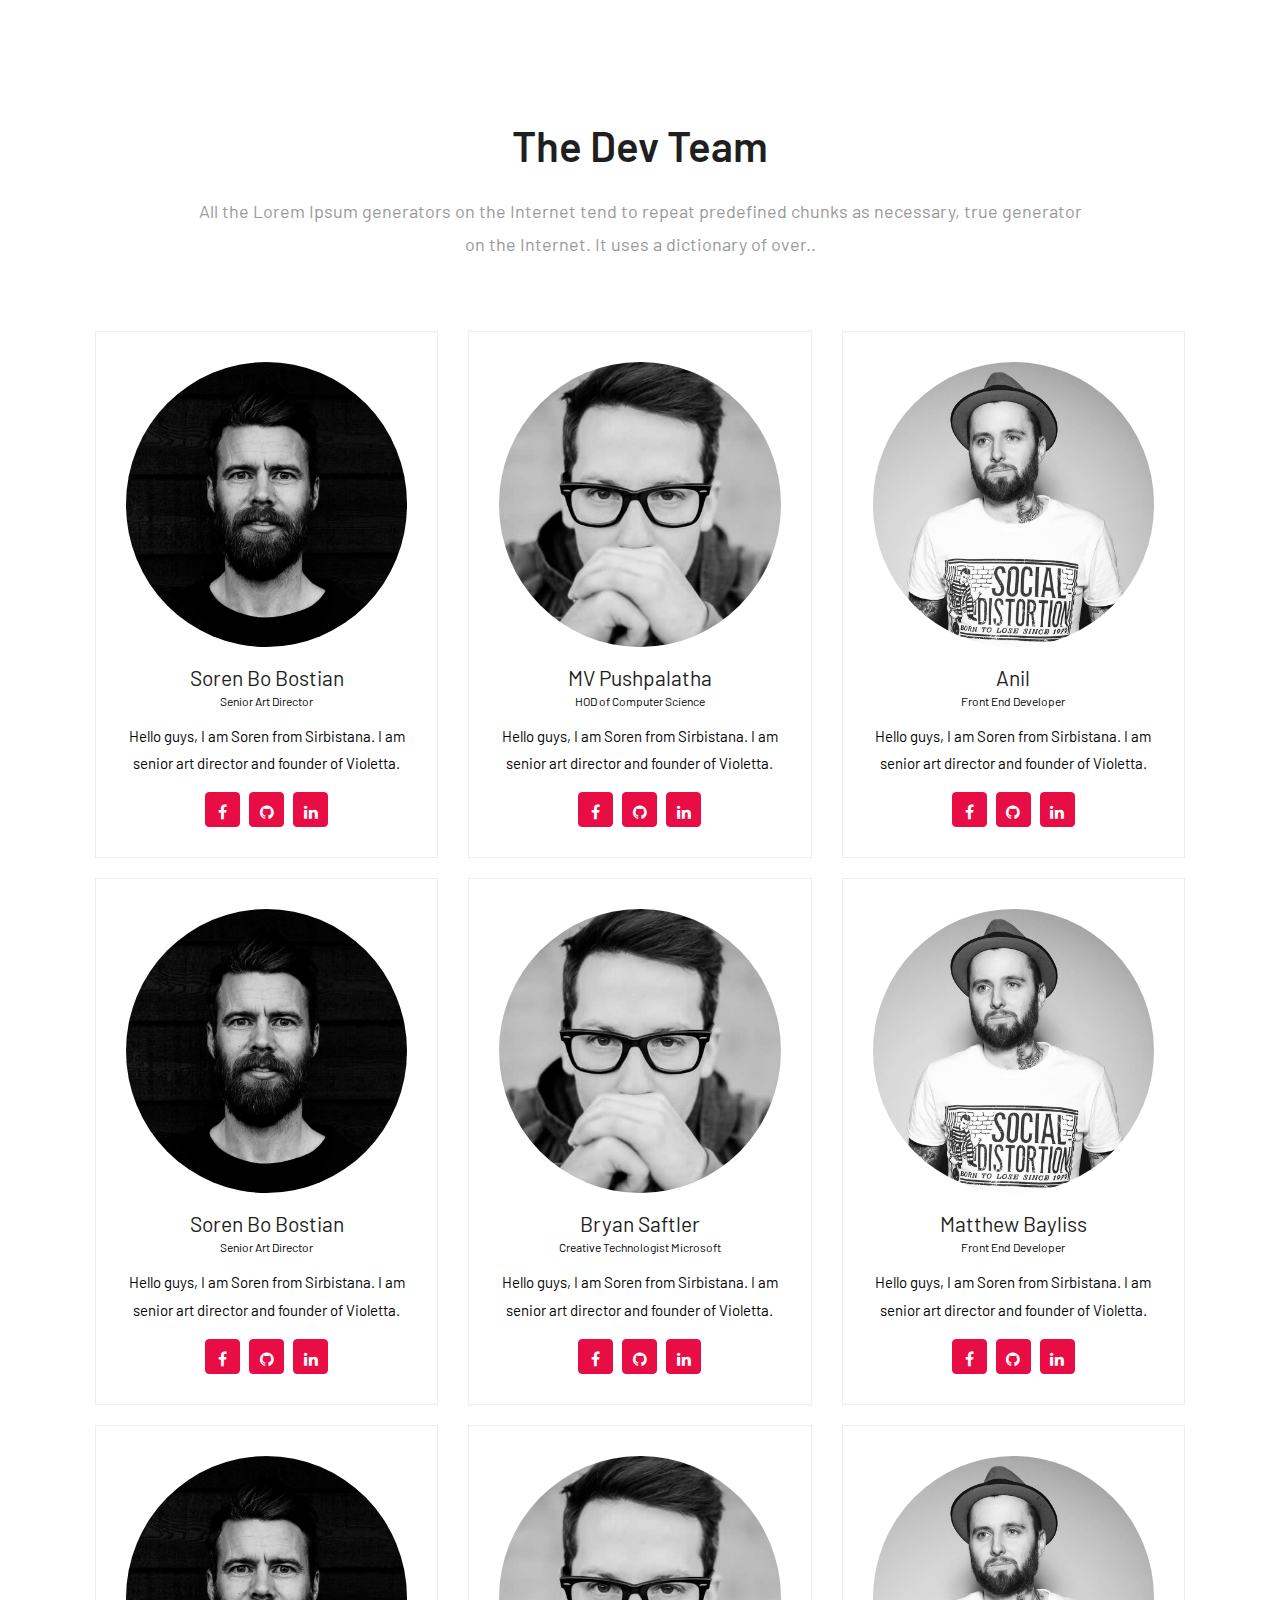
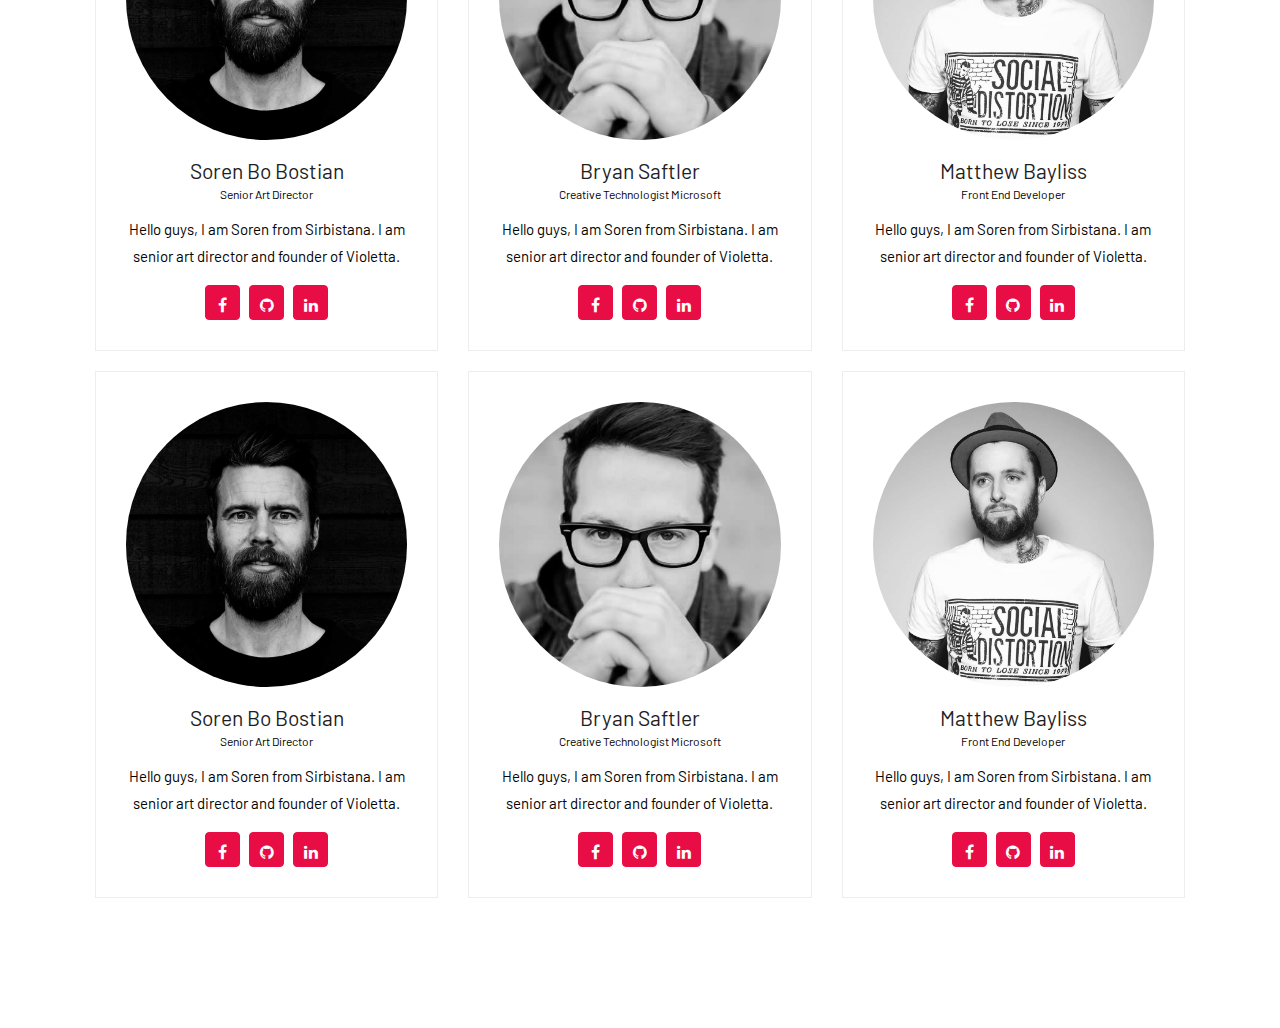
==== views/faculty/dup.html @ d482e4f5 "faculty page" ====
<!DOCTYPE html>
<html lang="en">

    <!-- Basic -->
    <meta charset="utf-8">
    <meta http-equiv="X-UA-Compatible" content="IE=edge">   
   
    <!-- Mobile Metas -->
    <meta name="viewport" content="width=device-width, minimum-scale=1.0, maximum-scale=1.0, user-scalable=no">
 
     <!-- Site Metas -->
    <title>Appfast - Responsive OnePage HTML5 Template</title>  
    <meta name="keywords" content="">
    <meta name="description" content="">
    <meta name="author" content="">

    <!-- Site Icons -->
    <link rel="shortcut icon" href="images/favicon.ico" type="image/x-icon" />
    <link rel="apple-touch-icon" href="images/apple-touch-icon.png">

    <!-- Bootstrap CSS -->
    <link rel="stylesheet" href="css/bootstrap.min.css">
    <!-- Site CSS -->
    <link rel="stylesheet" href="style.css">    
    <!-- ALL VERSION CSS -->
    <link rel="stylesheet" href="css/versions.css">
    <!-- Responsive CSS -->
    <link rel="stylesheet" href="css/responsive.css">
    <!-- Custom CSS -->
    <link rel="stylesheet" href="css/custom.css">

    <!--[if lt IE 9]>
      <script src="https://oss.maxcdn.com/libs/html5shiv/3.7.0/html5shiv.js"></script>
      <script src="https://oss.maxcdn.com/libs/respond.js/1.4.2/respond.min.js"></script>
    <![endif]-->

</head>
<body class="app_version" data-spy="scroll" data-target="#navbarApp" data-offset="98">

    <div id="team" class="section wb">
        <div class="container">
            <div class="section-title text-center">
                <h3>The Dev Team</h3>
                <p class="lead">All the Lorem Ipsum generators on the Internet tend to repeat predefined chunks as necessary, true generator<br> on the Internet. It uses a dictionary of over..</p>
            </div><!-- end title -->

            <div class="row dev-list text-center" style="padding: 10px">
                <div class="col-lg-4 col-md-4 col-sm-12 col-xs-12 wow fadeIn" data-wow-duration="1s" data-wow-delay="0.2s">
                    <div class="widget clearfix">
                        <img src="uploads/team_01.jpg" alt="" class="img-fluid rounded-circle">
                        <div class="widget-title">
                            <h3>Soren Bo Bostian</h3>
                            <small>Senior Art Director</small>
                        </div>
                        <!-- end title -->
                        <p>Hello guys, I am Soren from Sirbistana. I am senior art director and founder of Violetta.</p>

                        <div class="footer-social">
                            <a href="#" class="btn global-radius"><i class="fa fa-facebook"></i></a>
                            <a href="#" class="btn global-radius"><i class="fa fa-github"></i></a>

                            <a href="#" class="btn global-radius"><i class="fa fa-linkedin"></i></a>
                        </div>
                    </div><!--widget -->
                </div><!-- end col -->

                <div class="col-lg-4 col-md-4 col-sm-12 col-xs-12 wow fadeIn" data-wow-duration="1s" data-wow-delay="0.4s">
                    <div class="widget clearfix">
                        <img src="uploads/team_02.jpg" alt="" class="img-fluid rounded-circle">
                        <div class="widget-title">
                            <h3>MV Pushpalatha</h3>
                            <small>HOD of Computer Science</small>
                        </div>
                        <!-- end title -->
                        <p>Hello guys, I am Soren from Sirbistana. I am senior art director and founder of Violetta.</p>

                        <div class="footer-social">
                            <a href="#" class="btn global-radius"><i class="fa fa-facebook"></i></a>
                            <a href="#" class="btn global-radius"><i class="fa fa-github"></i></a>
                            
                            <a href="#" class="btn global-radius"><i class="fa fa-linkedin"></i></a>
                        </div>
                    </div><!--widget -->
                </div><!-- end col -->

                <div class="col-lg-4 col-md-4 col-sm-12 col-xs-12 wow fadeIn" data-wow-duration="1s" data-wow-delay="0.6s">
                    <div class="widget clearfix">
                        <img src="uploads/team_03.jpg" alt="" class="img-fluid rounded-circle">
                        <div class="widget-title">
                            <h3>Anil</h3>
                            <small>Front End Developer</small>
                        </div>
                        <!-- end title -->
                        <p>Hello guys, I am Soren from Sirbistana. I am senior art director and founder of Violetta.</p>

                        <div class="footer-social">
                            <a href="#" class="btn global-radius"><i class="fa fa-facebook"></i></a>
                            <a href="#" class="btn global-radius"><i class="fa fa-github"></i></a>
                            
                            <a href="#" class="btn global-radius"><i class="fa fa-linkedin"></i></a>
                        </div>
                    </div><!--widget -->
                </div><!-- end col -->
            </div><!-- end row -->
            <div class="row dev-list text-center" style="padding: 10px">
                <div class="col-lg-4 col-md-4 col-sm-12 col-xs-12 wow fadeIn" data-wow-duration="1s" data-wow-delay="0.2s">
                    <div class="widget clearfix">
                        <img src="uploads/team_01.jpg" alt="" class="img-fluid rounded-circle">
                        <div class="widget-title">
                            <h3>Soren Bo Bostian</h3>
                            <small>Senior Art Director</small>
                        </div>
                        <!-- end title -->
                        <p>Hello guys, I am Soren from Sirbistana. I am senior art director and founder of Violetta.</p>

                        <div class="footer-social">
                            <a href="#" class="btn global-radius"><i class="fa fa-facebook" style="padding: 2px"></i></a>
                            <a href="#" class="btn global-radius"><i class="fa fa-github" style="padding: 2px"></i></a>
                            
                            <a href="#" class="btn global-radius"><i class="fa fa-linkedin" style="padding: 2px"></i></a>
                        </div>
                    </div><!--widget -->
                </div><!-- end col -->

                <div class="col-lg-4 col-md-4 col-sm-12 col-xs-12 wow fadeIn" data-wow-duration="1s" data-wow-delay="0.4s">
                    <div class="widget clearfix">
                        <img src="uploads/team_02.jpg" alt="" class="img-fluid rounded-circle">
                        <div class="widget-title">
                            <h3>Bryan Saftler</h3>
                            <small>Creative Technologist Microsoft</small>
                        </div>
                        <!-- end title -->
                        <p>Hello guys, I am Soren from Sirbistana. I am senior art director and founder of Violetta.</p>

                        <div class="footer-social">
                            <a href="#" class="btn global-radius"><i class="fa fa-facebook"></i></a>
                            <a href="#" class="btn global-radius"><i class="fa fa-github"></i></a>
                            
                            <a href="#" class="btn global-radius"><i class="fa fa-linkedin"></i></a>
                        </div>
                    </div><!--widget -->
                </div><!-- end col -->

                <div class="col-lg-4 col-md-4 col-sm-12 col-xs-12 wow fadeIn" data-wow-duration="1s" data-wow-delay="0.6s">
                    <div class="widget clearfix">
                        <img src="uploads/team_03.jpg" alt="" class="img-fluid rounded-circle">
                        <div class="widget-title">
                            <h3>Matthew Bayliss</h3>
                            <small>Front End Developer</small>
                        </div>
                        <!-- end title -->
                        <p>Hello guys, I am Soren from Sirbistana. I am senior art director and founder of Violetta.</p>

                        <div class="footer-social">
                            <a href="#" class="btn global-radius"><i class="fa fa-facebook"></i></a>
                            <a href="#" class="btn global-radius"><i class="fa fa-github"></i></a>
                            
                            <a href="#" class="btn global-radius"><i class="fa fa-linkedin"></i></a>
                        </div>
                    </div><!--widget -->
                </div><!-- end col -->
            </div><!-- end row -->            
            <div class="row dev-list text-center" style="padding: 10px">
                <div class="col-lg-4 col-md-4 col-sm-12 col-xs-12 wow fadeIn" data-wow-duration="1s" data-wow-delay="0.2s">
                    <div class="widget clearfix">
                        <img src="uploads/team_01.jpg" alt="" class="img-fluid rounded-circle">
                        <div class="widget-title">
                            <h3>Soren Bo Bostian</h3>
                            <small>Senior Art Director</small>
                        </div>
                        <!-- end title -->
                        <p>Hello guys, I am Soren from Sirbistana. I am senior art director and founder of Violetta.</p>

                        <div class="footer-social">
                            <a href="#" class="btn global-radius"><i class="fa fa-facebook"></i></a>
                            <a href="#" class="btn global-radius"><i class="fa fa-github"></i></a>
                            
                            <a href="#" class="btn global-radius"><i class="fa fa-linkedin"></i></a>
                        </div>
                    </div><!--widget -->
                </div><!-- end col -->

                <div class="col-lg-4 col-md-4 col-sm-12 col-xs-12 wow fadeIn" data-wow-duration="1s" data-wow-delay="0.4s">
                    <div class="widget clearfix">
                        <img src="uploads/team_02.jpg" alt="" class="img-fluid rounded-circle">
                        <div class="widget-title">
                            <h3>Bryan Saftler</h3>
                            <small>Creative Technologist Microsoft</small>
                        </div>
                        <!-- end title -->
                        <p>Hello guys, I am Soren from Sirbistana. I am senior art director and founder of Violetta.</p>

                        <div class="footer-social">
                            <a href="#" class="btn global-radius"><i class="fa fa-facebook"></i></a>
                            <a href="#" class="btn global-radius"><i class="fa fa-github"></i></a>
                            
                            <a href="#" class="btn global-radius"><i class="fa fa-linkedin"></i></a>
                        </div>
                    </div><!--widget -->
                </div><!-- end col -->

                <div class="col-lg-4 col-md-4 col-sm-12 col-xs-12 wow fadeIn" data-wow-duration="1s" data-wow-delay="0.6s">
                    <div class="widget clearfix">
                        <img src="uploads/team_03.jpg" alt="" class="img-fluid rounded-circle">
                        <div class="widget-title">
                            <h3>Matthew Bayliss</h3>
                            <small>Front End Developer</small>
                        </div>
                        <!-- end title -->
                        <p>Hello guys, I am Soren from Sirbistana. I am senior art director and founder of Violetta.</p>

                        <div class="footer-social">
                            <a href="#" class="btn global-radius"><i class="fa fa-facebook"></i></a>
                            <a href="#" class="btn global-radius"><i class="fa fa-github"></i></a>
                            
                            <a href="#" class="btn global-radius"><i class="fa fa-linkedin"></i></a>
                        </div>
                    </div><!--widget -->
                </div><!-- end col -->
            </div><!-- end row --> 
            <div class="row dev-list text-center" style="padding: 10px">
                <div class="col-lg-4 col-md-4 col-sm-12 col-xs-12 wow fadeIn" data-wow-duration="1s" data-wow-delay="0.2s">
                    <div class="widget clearfix">
                        <img src="uploads/team_01.jpg" alt="" class="img-fluid rounded-circle">
                        <div class="widget-title">
                            <h3>Soren Bo Bostian</h3>
                            <small>Senior Art Director</small>
                        </div>
                        <!-- end title -->
                        <p>Hello guys, I am Soren from Sirbistana. I am senior art director and founder of Violetta.</p>

                        <div class="footer-social">
                            <a href="#" class="btn global-radius"><i class="fa fa-facebook"></i></a>
                            <a href="#" class="btn global-radius"><i class="fa fa-github"></i></a>
                            
                            <a href="#" class="btn global-radius"><i class="fa fa-linkedin"></i></a>
                        </div>
                    </div><!--widget -->
                </div><!-- end col -->

                <div class="col-lg-4 col-md-4 col-sm-12 col-xs-12 wow fadeIn" data-wow-duration="1s" data-wow-delay="0.4s">
                    <div class="widget clearfix">
                        <img src="uploads/team_02.jpg" alt="" class="img-fluid rounded-circle">
                        <div class="widget-title">
                            <h3>Bryan Saftler</h3>
                            <small>Creative Technologist Microsoft</small>
                        </div>
                        <!-- end title -->
                        <p>Hello guys, I am Soren from Sirbistana. I am senior art director and founder of Violetta.</p>

                        <div class="footer-social">
                            <a href="#" class="btn global-radius"><i class="fa fa-facebook"></i></a>
                            <a href="#" class="btn global-radius"><i class="fa fa-github"></i></a>
                            
                            <a href="#" class="btn global-radius"><i class="fa fa-linkedin"></i></a>
                        </div>
                    </div><!--widget -->
                </div><!-- end col -->

                <div class="col-lg-4 col-md-4 col-sm-12 col-xs-12 wow fadeIn" data-wow-duration="1s" data-wow-delay="0.6s">
                    <div class="widget clearfix">
                        <img src="uploads/team_03.jpg" alt="" class="img-fluid rounded-circle">
                        <div class="widget-title">
                            <h3>Matthew Bayliss</h3>
                            <small>Front End Developer</small>
                        </div>
                        <!-- end title -->
                        <p>Hello guys, I am Soren from Sirbistana. I am senior art director and founder of Violetta.</p>

                        <div class="footer-social">
                            <a href="#" class="btn global-radius"><i class="fa fa-facebook"></i></a>
                            <a href="#" class="btn global-radius"><i class="fa fa-github"></i></a>
                            
                            <a href="#" class="btn global-radius"><i class="fa fa-linkedin"></i></a>
                        </div>
                    </div><!--widget -->
                </div><!-- end col -->
            </div><!-- end row --> 




        </div><!-- end container -->
    </div><!-- end section -->


</body>
</html>
---- views/faculty/style.css ----
/*------------------------------------------------------------------
    Version: 1.0
-------------------------------------------------------------------*/


/*------------------------------------------------------------------
    [Table of contents]

    1. IMPORT FONTS
    2. IMPORT FILES
    3. SKELETON
    4. WP CORE
    5. HEADER
    6. SECTIONS
    7. SECTIONS
    8. PORTFOLIO
    9. TESTIMONIALS
    10. PRICING TABLES
    11. ICON BOXES
    12. MESSAGE BOXES
    13. FEATURES
    14. CONTACT
    15. FOOTER
    16. MISC
    17. BUTTONS
-------------------------------------------------------------------*/


/*------------------------------------------------------------------
    IMPORT FONTS
-------------------------------------------------------------------*/

@import url('https://fonts.googleapis.com/css?family=Barlow:100,200,300,400,500,600,700');

/*------------------------------------------------------------------
    IMPORT FILES
-------------------------------------------------------------------*/

@import url(css/animate.css);
@import url(css/flaticon.css);
@import url(css/bootstrap-select.min.css);
@import url(css/prettyPhoto.css);
@import url(css/owl.carousel.css);
@import url(css/font-awesome.min.css);

/*------------------------------------------------------------------
    SKELETON
-------------------------------------------------------------------*/

body {
    color: rgb(3, 3, 3);
    font-size: 15px;
    font-family: 'Barlow', sans-serif;
    line-height: 1.80857;
}

body.demos .section {
    background: url(images/bg.png) repeat top center #f2f3f5;
}

body.demos .section-title img {
    max-width: 280px;
    display: block;
    margin: 10px auto;
}

body.demos .service-widget h3 {
    border-bottom: 1px solid #ededed;
    font-size: 18px;
    padding: 20px 0;
    background-color: #ffffff;
}

body.demos .service-widget {
    margin: 0 0 30px;
    padding: 30px;
    background-color: #fff
}

body.demos .container-fluid {
    max-width: 1080px
}

a {
    color: #1f1f1f;
    text-decoration: none !important;
    outline: none !important;
    -webkit-transition: all .3s ease-in-out;
    -moz-transition: all .3s ease-in-out;
    -ms-transition: all .3s ease-in-out;
    -o-transition: all .3s ease-in-out;
    transition: all .3s ease-in-out;
}

h1,
h2,
h3,
h4,
h5,
h6 {
    letter-spacing: 0;
    font-weight: normal;
    position: relative;
    padding: 0 0 10px 0;
    font-weight: normal;
    line-height: 120% !important;
    color: #1f1f1f;
    margin: 0
}

h1 {
    font-size: 24px
}

h2 {
    font-size: 22px
}

h3 {
    font-size: 18px
}

h4 {
    font-size: 16px
}

h5 {
    font-size: 14px
}

h6 {
    font-size: 13px
}

h1 a,
h2 a,
h3 a,
h4 a,
h5 a,
h6 a {
    color: #212121;
    text-decoration: none!important;
    opacity: 1
}

h1 a:hover,
h2 a:hover,
h3 a:hover,
h4 a:hover,
h5 a:hover,
h6 a:hover {
    opacity: .8
}

a {
    color: #1f1f1f;
    text-decoration: none;
    outline: none;
}

a,
.btn {
    text-decoration: none !important;
    outline: none !important;
    -webkit-transition: all .3s ease-in-out;
    -moz-transition: all .3s ease-in-out;
    -ms-transition: all .3s ease-in-out;
    -o-transition: all .3s ease-in-out;
    transition: all .3s ease-in-out;
}

.btn-custom {
    margin-top: 20px;
    background-color: transparent !important;
    border: 2px solid #ddd;
    padding: 12px 40px;
    font-size: 16px;
}

.lead {
    font-size: 18px;
    line-height: 30px;
    color: #767676;
    margin: 0;
    padding: 0;
}

blockquote {
    margin: 20px 0 20px;
    padding: 30px;
}

ul, li, ol{
	list-style: none;
	margin: 0px;
	padding: 0px;
}


.form-control::-moz-placeholder {
    color: #fff;
    opacity: 1;
}

/*------------------------------------------------------------------
    WP CORE
-------------------------------------------------------------------*/

.first {
    clear: both
}

.last {
    margin-right: 0
}

.alignnone {
    margin: 5px 20px 20px 0;
}

.aligncenter,
div.aligncenter {
    display: block;
    margin: 5px auto 5px auto;
}

.alignright {
    float: right;
    margin: 10px 0 20px 20px;
}

.alignleft {
    float: left;
    margin: 10px 20px 20px 0;
}

a img.alignright {
    float: right;
    margin: 10px 0 20px 20px;
}

a img.alignnone {
    margin: 10px 20px 20px 0;
}

a img.alignleft {
    float: left;
    margin: 10px 20px 20px 0;
}

a img.aligncenter {
    display: block;
    margin-left: auto;
    margin-right: auto
}

.wp-caption {
    background: #fff;
    border: 1px solid #f0f0f0;
    max-width: 96%;
    /* Image does not overflow the content area */
    padding: 5px 3px 10px;
    text-align: center;
}

.wp-caption.alignnone {
    margin: 5px 20px 20px 0;
}

.wp-caption.alignleft {
    margin: 5px 20px 20px 0;
}

.wp-caption.alignright {
    margin: 5px 0 20px 20px;
}

.wp-caption img {
    border: 0 none;
    height: auto;
    margin: 0;
    max-width: 98.5%;
    padding: 0;
    width: auto;
}

.wp-caption p.wp-caption-text {
    font-size: 11px;
    line-height: 17px;
    margin: 0;
    padding: 0 4px 5px;
}


/* Text meant only for screen readers. */

.screen-reader-text {
    clip: rect(1px, 1px, 1px, 1px);
    position: absolute !important;
    height: 1px;
    width: 1px;
    overflow: hidden;
}

.screen-reader-text:focus {
    background-color: #f1f1f1;
    border-radius: 3px;
    box-shadow: 0 0 2px 2px rgba(0, 0, 0, 0.6);
    clip: auto !important;
    color: #21759b;
    display: block;
    font-size: 14px;
    font-size: 0.875rem;
    font-weight: bold;
    height: auto;
    left: 5px;
    line-height: normal;
    padding: 15px 23px 14px;
    text-decoration: none;
    top: 5px;
    width: auto;
    z-index: 100000;
    /* Above WP toolbar. */
}


/*------------------------------------------------------------------
    SECTIONS(heading)
-------------------------------------------------------------------*/

.parallax {
    background-attachment: fixed;
    background-size: cover;
    height: 100%;
    padding: 120px 0;
    position: relative;
    width: 100%;
}

.parallax.parallax-off {
    background-attachment: scroll !important;
    display: block;
    height: 100%;
    min-height: 100%;
    overflow: hidden;
    position: relative;
    background-position: center center;
    vertical-align: sub;
    width: 100%;
    z-index: 2;
}

.no-scroll-xy {
    overflow: hidden !important;
    -webkit-transition: all .4s ease-in-out;
    -moz-transition: all .4s ease-in-out;
    -ms-transition: all .4s ease-in-out;
    -o-transition: all .4s ease-in-out;
    transition: all .4s ease-in-out;
}

.section {
    display: block;
    position: relative;
    overflow: hidden;
    padding: 120px 0;
}

.noover {
    overflow: visible;
}

.noover .btn-dark {
    border: 0 !important;
}

.nopad {
    padding: 0;
}

.nopadtop {
    padding-top: 0;
}

.section.wb {
    background-color: #ffffff;
}

.section.lb {
    background-color: #f2f3f5;
}

.section.db {
    background-color: #1f1f1f;
}

.section.color1 {
    background-color: #448AFF;
}

.first-section {
    display: block;
    position: relative;
    overflow: hidden;
    padding: 16em 0 13em;
}

.first-section h2 {
    color: #ffffff;
    font-size: 68px;
    font-weight: 600;
    text-transform: capitalize;
    display: block;
    margin: 0;
    padding: 0 0 30px;
    position: relative;
}

.first-section .lead {
    font-size: 21px;
    font-weight: 300;
    padding: 0 0 40px;
    margin: 0;
    line-height: inherit;
    color: #ffffff;
}

.macbookright {
    width: 980px;
    position: absolute;
    right: -15%;
    bottom: -6%;
}

.section-title {
    display: block;
    position: relative;
    margin-bottom: 60px;
}

.section-title p {
    color: #999;
    font-weight: 400;
    font-size: 18px;
    line-height: 33px;
    margin: 0;
}

.section-title h3 {
    font-size: 42px;
    font-weight: 600;
    line-height: 62px;
    margin: 0 0 25px;
    padding: 0;
    text-transform: none;
}

.section.colorsection p,
.section.colorsection h3,
.section.db h3 {
    color: #ffffff;
}

/*------------------------------------------------------------------
    ICON BOXES
-------------------------------------------------------------------*/

.icon-wrapper {
    position: relative;
    cursor: pointer;
    display: block;
    z-index: 1;
}

.icon-wrapper i {
    width: 75px;
    height: 75px;
    text-align: center;
    line-height: 75px;
    font-size: 28px;
    background-color: #f2f3f5;
    color: #1f1f1f;
    margin-top: 0;
}

.small-icons.icon-wrapper:hover i,
.small-icons.icon-wrapper:hover i:hover,
.small-icons.icon-wrapper i {
    width: auto !important;
    height: auto !important;
    line-height: 1 !important;
    padding: 0 !important;
    color: #e3e3e3 !important;
    background-color: transparent !important;
    background: none !important;
    margin-right: 10px !important;
    vertical-align: middle;
    font-size: 24px !important;
}

.small-icons.icon-wrapper h3 {
    font-size: 18px;
    padding-bottom: 5px;
}

.small-icons.icon-wrapper p {
    padding: 0;
    margin: 0;
}

.icon-wrapper h3 {
    font-size: 21px;
    padding: 0 0 15px;
    margin: 0;
}

.icon-wrapper p {
    margin-bottom: 0;
    padding-left: 95px;
}

.icon-wrapper p small {
    display: block;
    color: #999;
    margin-top: 10px;
    text-transform: none;
    font-weight: 600;
    font-size: 16px;
}

.icon-wrapper p small:after {
    content: "\f105";
    font-family: FontAwesome;
    margin-left: 5px;
    font-size: 11px;
}

.effect-1 {
    display: inline-block;
    cursor: pointer;
    text-align: center;
    position: relative;
    text-decoration: none;
    z-index: 1;
}

.effect-1:after {
    pointer-events: none;
    position: absolute;
    width: 100%;
    height: 100%;
    border-radius: 50%;
    content: '';
    -webkit-box-sizing: content-box;
    -moz-box-sizing: content-box;
    box-sizing: content-box;
}

.effect-1 {
    -webkit-transition: background 0.2s, color 0.2s;
    -moz-transition: background 0.2s, color 0.2s;
    transition: background 0.2s, color 0.2s;
}

.effect-1:after {
    top: -7px;
    left: -7px;
    padding: 7px;
    box-shadow: 0 0 0 2px #2750ff;
    -webkit-transition: -webkit-transform 0.2s, opacity 0.2s;
    -webkit-transform: scale(.8);
    -moz-transition: -moz-transform 0.2s, opacity 0.2s;
    -moz-transform: scale(.8);
    -ms-transform: scale(.8);
    transition: transform 0.2s, opacity 0.2s;
    transform: scale(.8);
    opacity: 0;
}

.effect-1:hover:after {
    -webkit-transform: scale(1);
    -moz-transform: scale(1);
    -ms-transform: scale(1);
    transform: scale(1);
    opacity: 1;
}

.effect-1:after {
    -webkit-transform: scale(1.2);
    -moz-transform: scale(1.2);
    -ms-transform: scale(1.2);
    transform: scale(1.2);
}

.effect-1:hover:after {
    -webkit-transform: scale(1);
    -moz-transform: scale(1);
    -ms-transform: scale(1);
    transform: scale(1);
    opacity: 1;
}
---- views/faculty/css/versions.css ----
/*------------------------------------------------------------------
    Version: 1.0
-------------------------------------------------------------------*/


/*------------------------------------------------------------------
    [Table of contents]

    1. APP VERSION

-------------------------------------------------------------------*/


/*------------------------------------------------------------------
    APP SHOWCASE VERSION
-------------------------------------------------------------------*/


body.app_version .lead strong,
body.app_version .icon-wrapper:hover a, {
    color: #e80d45
}


/**************************************
GRADIENTS 
**************************************/

body.app_version .btn-buy:hover,
body.app_version .icon_wrap:hover,
body.app_version .nav-pills > li.active > a,
body.app_version .nav-pills > li.active > a:focus,
body.app_version .nav-pills > li.active > a:hover,
body.app_version .icon-wrapper:hover i,
body.app_version .grd1 {
    color: #ffffff;
    background: #AD1457;
    border: 1px solid #AD1457;
}

body.app_version .icon_wrap,
body.app_version .dmtop:hover,
body.app_version .features-right li:hover i,
body.app_version .features-left li:hover i,
body.app_version .nav-pills > li:hover > a,
body.app_version .nav-pills > li:focus > a,
body.app_version .nav-pills > li.active > a,
body.app_version .nav-pills > li.active > a:focus,
body.app_version .nav-pills > li.active > a:hover,
body.app_version .divider-bar,
body.app_version .owl-next:hover i,
body.app_version .owl-prev:hover i,
body.app_version .icon-wrapper:hover i:hover,
body.app_version .grd1:hover,
body.app_version .grd1:focus {
    background-position: 100px;
    color: #ffffff;
    background: #C62828;    
	box-shadow: 0px 1px 27px -3px rgba(0, 0, 0, 0.2);
}

body.app_version .navbar-nav span {
    color: #0d61d0 !important;
}


body.app_version .cac:hover{
	background: #C62828;    
}

/**************************************
OTHERS 
**************************************/

body.app_version .app_iphone_01 {
    width: 700px;
    position: absolute;
    right: 10%;
    z-index: 2;
    bottom: -32%;
}

body.app_version .app_iphone_02 {
    width: 700px;
    position: absolute;
    right: 0%;
    bottom: -46%;
    z-index: 1;
}

body.app_version .cac {
    background-color: #ad1457;
}

body.app_version .dmtop,
body.app_version .footer,
body.app_version .affix {
    background-color: #201b25;
}

body.app_version .copyrights {
    background-color: #1c1721;
}

body.app_version .footer-distributed form input {
    background-color: #120d17;
}

body.app_version .btn-light {
    color: #ffffff;
    opacity: 1;
}

body.app_version .btn-light:hover {
	background: #ffffff;
	color: #121212;
}

body.app_version .btn-light i {
    margin-right: 5px;
    vertical-align: middle;
}

body.app_version .effect-1:after {
    box-shadow: 0 0 0 2px #AD1457;
}

body.app_version .footer a,
body.app_version .cac a h3,
body.app_version .footer-distributed form input,
body.app_version .footer-distributed .footer-company-name,
body.app_version .footer {
    color: #736e78;
}

body.app_version .footer-distributed form input::-webkit-input-placeholder {
    color: #736e78;
}

body.app_version .footer-distributed form input::-moz-placeholder {
    opacity: 1;
    color: #736e78;
}

body.app_version .footer-distributed form input:-ms-input-placeholder {
    color: #736e78;
}

body.app_version .noover {
    overflow: hidden;
}

body.app_version .noover i {
    font-size: 34px;
    vertical-align: middle;
    color: #ffffff;
    color: rgba(255, 255, 255, 0.6) ;
}

body.app_version .noover p {
    color: rgba(255, 255, 255, 1);
}

body.app_version .desc {
    background-color: #ffffff;
    box-shadow: 0 5px 14px rgba(0, 0, 0, 0.1);
    border: 0 solid #efefef;
}

body.app_version .contact_form {
    background-color: transparent;
}

body.app_version .owl-next i,
body.app_version .owl-prev i {
    background-color: #C62828;
	color: #ffffff;
}

body.app_version .desc h3 i {
    color: #C62828;
}

body.app_version .header_style_01 {
    top: 45px;
}

body.app_version .stat-wrap .alignleft {
    margin-right: 20px;
}

body.app_version .stat-wrap h3 {
    color: #ffffff !important;
    display: block;
    margin-top: 10px !important;
}

body.app_version .stat-wrap .rating i {
    color: #eabe12;
}

body.app_version .stat-wrap p {
    color: #ffffff;
    font-size: 38px;
    font-weight: 500;
    margin: 0;
    padding: 12px 0 0;
    line-height: 1;
}

body.app_version .section.db .section-title h2 {
    color: rgba(255, 255, 255, 0.7) !important;
    padding: 0;
    letter-spacing: 2px;
    margin: 0;
    text-transform: uppercase;
    font-size: 14px;
}

body.app_version .apple-button a,
body.app_version .cac a h3,
body.app_version .section.db .section-title .lead {
    color: #ffffff !important;
}

body.app_version .apple-button {
    line-height: 1;
    border: 1px solid rgba(255, 255, 255, 0.4);
    padding: 30px 20px;
    border-radius: 8px;
}

body.app_version .apple-button i {
    margin: -5px 20px;
    vertical-align: middle;
    font-size: 64px;
}

body.app_version .apple-button {
    font-size: 21px;
    font-weight: 300;
}

body.app_version .apple-button strong {
    line-height: 1;
    margin-top: 5px;
    text-transform: uppercase;
    font-size: 31px;
    display: block;
}

body.app_version .dev-list .widget p {
    margin: 0;
    padding: 5px 0 15px;
}

body.app_version .dev-list img {
    width: 100%;
}

body.app_version .footer-social .btn {
    padding: 2px;
    width: 35px;
    height: 35px;
    line-height: 33px;
    text-align: center;
    margin: 0 3px;
    border: 1px solid #e80d45 !important;
    color: #ffffff;
    background-color: #e80d45 !important;
}

body.app_version .dev-list .widget {
    padding: 30px;
    border: 1px solid #ededed;
}

body.app_version .dev-list .widget h3 {
    font-size: 21px;
    padding: 0 0 5px;
    margin: 0;
    line-height: 1 !important;
}

body.app_version .dev-list .widget-title {
    padding: 20px 0 10px;
    margin: 0;
    line-height: 1 !important;
}

body.app_version .iphones {
    width: 1080px;
	max-width: 1080px;
    position: absolute;
    right: -20%;
    bottom: -16%;
    z-index: 0;
}

body.app_version .how-its-work .hc {
    background-color: #111;
    padding: 40px;
    width: 25%;
    color: #ffffff;
    float: left;
}

body.app_version .how-its-work .hc h2 {
    font-size: 150px;
    display: block;
    padding: 0 0 0 30px;
    margin: 0 0 15px;
    line-height: 50px !important;
    font-weight: bold;
    color: rgba(255,255,255,0.1);
	position: relative;
	z-index: 1;
}

body.app_version .how-its-work .hc h3{
	color: #ffffff;
	font-size: 38px;
	position: relative;
	z-index: 2;
}

body.app_version .how-its-work .hc p {
    font-size: 21px;
    font-weight: 300;
    color: #ffffff !important;
}

body.app_version .how-its-work .hc p.lead {
    font-size: 15px;
    font-weight: 400;
    color: #ffffff !important;
}

body.app_version .hc.colon1 {
    background-color: #C62828;
}

body.app_version .hc.colon2 {
    background-color: #AD1457;
}

body.app_version .hc.colon3 {
    background-color: #C62828;
}

body.app_version .hc.colon4 {
    background-color: #AD1457;
}

body.app_version .app-features li {
    border-bottom: 1px dashed #ddd;
    padding-bottom: 30px;
}

body.app_version .app-features li:last-child {
    border-bottom: 0 dashed #efefef;
    padding-bottom: 0px;
}

body.app_version .entry {
    position: relative;
    padding: 0 !important;
    margin-bottom: 0;
    overflow: hidden;
}

body.app_version .magnifier {
    position: absolute;
    top: 0;
    cursor: pointer !important;
    background-color: rgba(0, 0, 0, 0.8);
	border-radius: 100px;
    left: 0;
    bottom: 500px;
    right: 0;
    z-index: 1;
    zoom: 1;
    cursor: crosshair;
    filter: alpha(opacity=0);
    opacity: 0;
    -webkit-transition: all .8s ease-in-out;
    -moz-transition: all .8s ease-in-out;
    -ms-transition: all .8s ease-in-out;
    -o-transition: all .8s ease-in-out;
    transition: all .8s ease-in-out;
}

body.app_version .entry:hover .magnifier {
    zoom: 1;
    bottom: 0;
    filter: alpha(opacity=100);
    opacity: 1;
	border-radius: 0px;
}

body.app_version .owl-app {
    position: relative;
    overflow: hidden;
    background-color: #fff;
    height: 600px;
    margin: 0 auto;
    z-index: 1;
    width: 300px;
}

body.app_version .owl-app::before {
    background: url("../images/phonebg.png") no-repeat scroll center center;
    content: "";
    height: 600px;
    padding: 0;
    overflow: hidden;
    position: absolute;
    width: 300px;
    z-index: 1;
}

body.app_version .owl-phone {
    overflow: hidden;
    background-color: #111;
    margin: 70px auto 0;
    height: 449px;
    display: block;
    z-index: 2;
    text-align: center;
    width: 272px !important;
    display: block;
    width: 100%;
    height: auto;
}
---- views/faculty/css/responsive.css ----
/******************************************
    Version: 1.0
/****************************************** */

@media (max-width: 1310px) {
    .macbookright {
        right: -25%;
    }
    body.app_version .app_iphone_01 {
        right: 0% !important;
    }
    body.app_version .app_iphone_02 {
        right: -10% !important;
    }
    body.politics_version .app_iphone_01 {
        left: 0%;
    }
}

@media (max-width: 1200px) {
    body.watch_version .image-center img {
        max-width: 660px;
        top: 0;
        left: -12%;
        position: absolute !important;
        z-index: 10;
        text-align: center;
    }
    body.politics_version .app_iphone_01 {
        left: -5%;
    }
    body.watch_version .macbookright {
        right: -7%;
    }
    .header_style_01 .navbar-brand {
        padding-right: 0;
    }
    .container-fluid {
        width: 100%;
        padding: 0 15px;
    }
    
    .first-section h2 {
        font-size: 48px;
    }
}

@media (max-width: 1158px) {
    body.clinic_version .app_iphone_01 {
        right: -5%;
    }
    body.clinic_version .app_iphone_02 {
        right: 15%;
    }
    body.clinic_version .app_iphone_03 {
        right: -10%;
    }
    .header_style_01 .navbar-default .navbar-nav > li > a {
        font-size: 14px;
    }
    .first-section .lead {
        font-size: 18px;
    }
    .navbar-default .btn-light {
        display: none;
    }
}

@media (max-width: 1120px) {
    .iphones {
        right: -30%;
    }
    .macbookright {
        bottom: -10%;
        right: -35%;
    }
    .how-its-work .hc {
        width: 50% !important;
    }
    body.clinic_version .how-its-work .hc {
        width: 33.3333% !important;
    }
    body.clinic_version .dev-list .widget img {
        width: 100%;
    }
}

@media (max-width: 992px) {
    body.clinic_version .service-widget {
        margin: 15px 0;
    }
    .m40 {
        margin-top: 40px;
    }
    body.host_version .stat-wrap {
        text-align: center;
    }
    body.host_version .stat-wrap .alignleft {
        float: none;
        margin: 0 auto;
    }
    .apple-button i {
        font-size: 32px;
        margin: 0px 20px 0 0;
        vertical-align: middle;
    }
    body.clinic_version .affix,
    body.clinic_version .header_style_01,
    body.app_version .header_style_01 {
        width: 100% !important;
        padding: 20px 0 !important;
    }
    .apple-button strong {
        font-size: 24px;
    }
	body.app_version .header_style_01{
		top: 0px;
	}
    .pricing-table {
        margin: 15px 0 !important;
    }
    hr.hr2 {
        display: none;
    }
    .stat-wrap .col-md-3,
    .icon-wrapper,
    .message-box {
        margin-bottom: 30px;
    }
    .owl-prev i {
        left: 0;
        border-radius: 0;
    }
    .owl-next i {
        right: 0;
        border-radius: 0;
    }
    body.clinic_version .how-its-work .hc {
        width: 100% !important;
    }
}

@media (max-width: 1000px) {
    body.politics_version .header_style_01 {
        position: relative;
        top: 0;
        background-color: #1f1f1f !important;
    }
    body.realestate_version .message-box,
    body.realestate_version .service-widget {
        margin: 15px 0;
    }
    body.realestate_version .property-detail .col-md-2 {
        margin: 15px 0;
    }
    body.realestate_version .first-section {
        padding: 10em 0 !important;
    }
    body.realestate_version .header_style_01 {
        position: relative;
        background-color: #1f1f1f;
    }
    .footer .col-xs-12 {
        margin: 15px 0;
        width: 100% !important;
    }
    body.clinic_version .app_iphone_01,
    body.clinic_version .app_iphone_02,
    body.clinic_version .app_iphone_03 {
        display: none;
    }
    body.seo_version .header_style_01 {
        background-color: #0e0e2e;
    }
    .navbar-default .btn-light {
        display: block;
        width: 100%;
        border: 0 !important;
        padding: 0 !important;
        margin: -8px -2px 0 !important;
        line-height: 1 !important;
    }
    .navbar-collapse {
        margin-top: 15px;
    }
    .header_style_01 {
        background-color: #ffffff;
        display: block;
        left: 0;
        padding: 20px 40px !important;
        position: relative;
        right: 0;
        top: 0;
        width: 100%;
        z-index: 111;
    }
    .navbar-default .navbar-toggle {
        border-color: #1f1f1f;
        color: #fff !important;
        background-color: #1f1f1f !important;
    }
    .navbar-default .navbar-collapse,
    .navbar-default .navbar-form {
        border-color: transparent;
    }
    .navbar-header {
        float: none;
    }
    .navbar-left,
    .navbar-right {
        float: none !important;
    }
    .navbar-toggle {
        display: block;
    }
    .navbar-collapse {
        border-top: 1px solid transparent;
        box-shadow: inset 0 1px 0 rgba(255, 255, 255, 0.1);
    }
    .navbar-fixed-top {
        top: 0;
        border-width: 0 0 1px;
    }
    .navbar-nav {
        float: none!important;
        margin-top: 7.5px;
    }
    .navbar-nav>li {
        float: none;
    }
    .navbar-nav>li>a {
        padding-top: 10px;
        padding-bottom: 10px;
    }
    .collapse.in {
        display: block !important;
    }
    .affix-top {
        overflow: hidden;
        visibility: visible;
        opacity: 1;
        top: 0 !important;
    }
    .header_style_01 .navbar-default .navbar-nav > li a {
        padding: 10px 5px;
    }
    .first-section .col-md-6 {
        width: 100%;
        text-align: center;
    }
    .footer-distributed form input {
        width: 300px;
    }
    .footer-distributed {
        padding: 30px;        
    }
    .footer-distributed .footer-company-name {
        margin-top: 10px;
        font-size: 12px;
    }
    .footer-distributed .footer-left,
    .footer-distributed .footer-right {
        float: none;
        max-width: 100%;
        margin: 0 auto;
    }
    .footer-distributed .footer-left {
        margin-bottom: 20px;
    }
    .footer-distributed form input {
        width: 100%;
    }
	.header_style_01 .navbar{
		padding: 0px 10px;
		-webkit-transition: all 0.2s ease;
		-moz-transition: all 0.5s ease;
		-o-transition: all 0.2s ease;
		transition: all 0.2s ease;
	}
	body.app_version .dev-list .widget{
		padding: 20px 15px;
		margin-bottom: 30px;
	}
	.pricing-table-text{
		margin: 15px 10px 0 10px;
	}
	.pricing-table-features{
		margin: 15px 10px 0 10px;
	}

	body.app_version .apple-button{
		font-size: 18px;
		margin-bottom: 20px;
		padding: 20px 0px;
	}
	body.app_version .apple-button strong{
		font-size: 22px;
	}
	body.app_version .apple-button i{
		font-size: 45px;
	}
	body.app_version .apple-button i{
		margin: 0px 10px;
	}
	.first-section{
		padding: 60px 0px;
	}
	body.app_version .app_iphone_01{
		width: 500px;
	}
	body.app_version .app_iphone_02{
		width: 500px;
	}
	.first-section h2 {
        font-size: 48px;
    }
	.btn-light{
		padding: 12px 20px;
	}

	.phone-holder{
		width: 225px;
	}
	.hgi{
		width: 220px;
		height: 354px;
	}
	.hgi img{
		height: 354px;
	}
	.highlights-phone.wht .phone-holder #fon{
		background-size: contain;
	}

	.move{
		margin-left: 0px !important;
		margin-top: 0px !important;
	}
	body.app_version .iphones{
		right: 0px;
		bottom: 0px;
		width: 50%;
		max-width: 100%;
	}
	.image-center img{
		margin: 0px;
		padding: 0px;
	}

}

@media (max-width: 768px) {
    body.building_version .first-section h2 {
        font-size: 34px;
    }
    body.politics_version .issuse-wrap2 {
        margin-top: 30px;
    }
    body.seo_version .nopadtop {
        padding-top: 120px;
    }
    body.host_version .affix,
    body.host_version .header_style_01 {
        padding-left: 0 !important;
        padding-right: 0 !important;
    }
    body.host_version .stat-wrap .col-md-4 {
        margin: 15px 0;
    }
    .how-its-work .hc {
        width: 100% !important;
    }
    .affix,
    .header_style_01 {
        padding-left: 15px;
        padding-right: 15px;
    }
    .m130 {
        margin-top: 0;
    }
    .footer .widget,
    .logos .col-md-2,
    .service-widget {
        margin: 15px 0;
    }
    .features-left i {
        float: left;
        margin-right: 20px !important;
    }
    .fl-inner {
        text-align: left;
        margin-right: 0;
    }
    .effect-1:after {
        border: 0 !important;
        box-shadow: none !important;
    }
    .first-section {
        padding: 60px 0px;
    }
    .first-section h2 {
        font-size: 32px;
    }
	.btn-light{
		padding: 10px 15px;
	}
	.move{
		margin-left: 0px !important;
		margin-top: 0px !important;
	}
	body.app_version .iphones{
		right: 0px;
		bottom: 0px;
		width: 100%;
		max-width: 100%;
		position: relative;
	}
	.image-center img{
		margin: 0px;
		padding: 0px;
	}
	.pricing-table-text{
		margin: 15px 10px 0 10px;
	}
	.pricing-table-features{
		margin: 15px 10px 0 10px;
	}

	body.app_version .apple-button{
		font-size: 18px;
		margin-bottom: 20px;
	}
	body.app_version .apple-button strong{
		font-size: 22px;
	}
	body.app_version .apple-button i{
		font-size: 45px;
	}
	body.app_version .apple-button i{
		margin: 0px 10px;
	}
	body.app_version .app_iphone_01{
		display: none;
	}
	body.app_version .app_iphone_02{
		display: none;
	}

}

@media (max-width: 600px) {
    body.host_version .btn-light,
    body.app_version .btn-light {
        font-size: 14px;
        margin: 0 auto;
        padding: 10px 15px;
        text-align: center;
    }
    .copyrights {
        padding: 40px 10px;
    }
    .footer-distributed {
        padding: 0;
    }
    .section-title p {
        font-size: 14px;
        line-height: 25px;
    }
    .section-title h3 {
        font-size: 28px;
    }
    .portfolio-filter ul li .btn-dark {
        border: 0 !important;
        width: 100%;
        display: block;
        background-color: #ffffff;
        border-radius: 0;
    }
    .portfolio-filter ul li {
        border-radius: 0;
        padding: 1px;
        display: inline-block;
        margin: 0 1px 2px 1px;
        text-decoration: none;
        text-transform: uppercase;
        background-color: #ededed;
        vertical-align: middle;
        width: 49%;
        float: left;
        border: 0 solid #ededed;
    }
	.section{
		padding: 70px 0px;
	}
	body.app_version .app_iphone_01{
		display: none;
	}
	body.app_version .app_iphone_02{
		display: none;
	}
	#features h4{
		font-size: 15px;
	}
	.phone-holder{
		width: 245px;
	}
	.hgi{
		width: 220px;
		height: 354px;
	}
	.hgi img{
		height: 354px;
	}
	.highlights-phone.wht .phone-holder #fon{
		background-size: contain;
	}
	.left-soi{
		text-align: center;
	}
	.right-btn{
		text-align: center;
	}
	.right-btn a{
		float: none;
	}
	.move{
		margin-left: 0px !important;
		margin-top: 0px !important;
	}
	body.app_version .iphones{
		right: 0px;
		bottom: 0px;
		width: 100%;
		max-width: 100%;
		position: relative;
	}
	.image-center img{
		margin: 0px;
		padding: 0px;
	}
	.pricing-table-text{
		margin: 15px 10px 0 10px;
	}
	.pricing-table-features{
		margin: 15px 10px 0 10px;
	}
	.desc{
		padding: 30px 15px;
	}
	body.app_version .apple-button{
		font-size: 18px;
		margin-bottom: 20px;
	}
	body.app_version .apple-button strong{
		font-size: 22px;
	}
	body.app_version .apple-button i{
		font-size: 45px;
	}
	body.app_version .apple-button i{
		margin: 0px 10px;
	}
	.cac h3{
		padding: 0px 10px;
	}
	.footer{
		padding: 60px 0 40px !important;
	}
	.copyrights{
		padding: 30px 0px;
	}
}
---- views/faculty/css/custom.css ----
/** ADD YOUR AWESOME CODES HERE **/
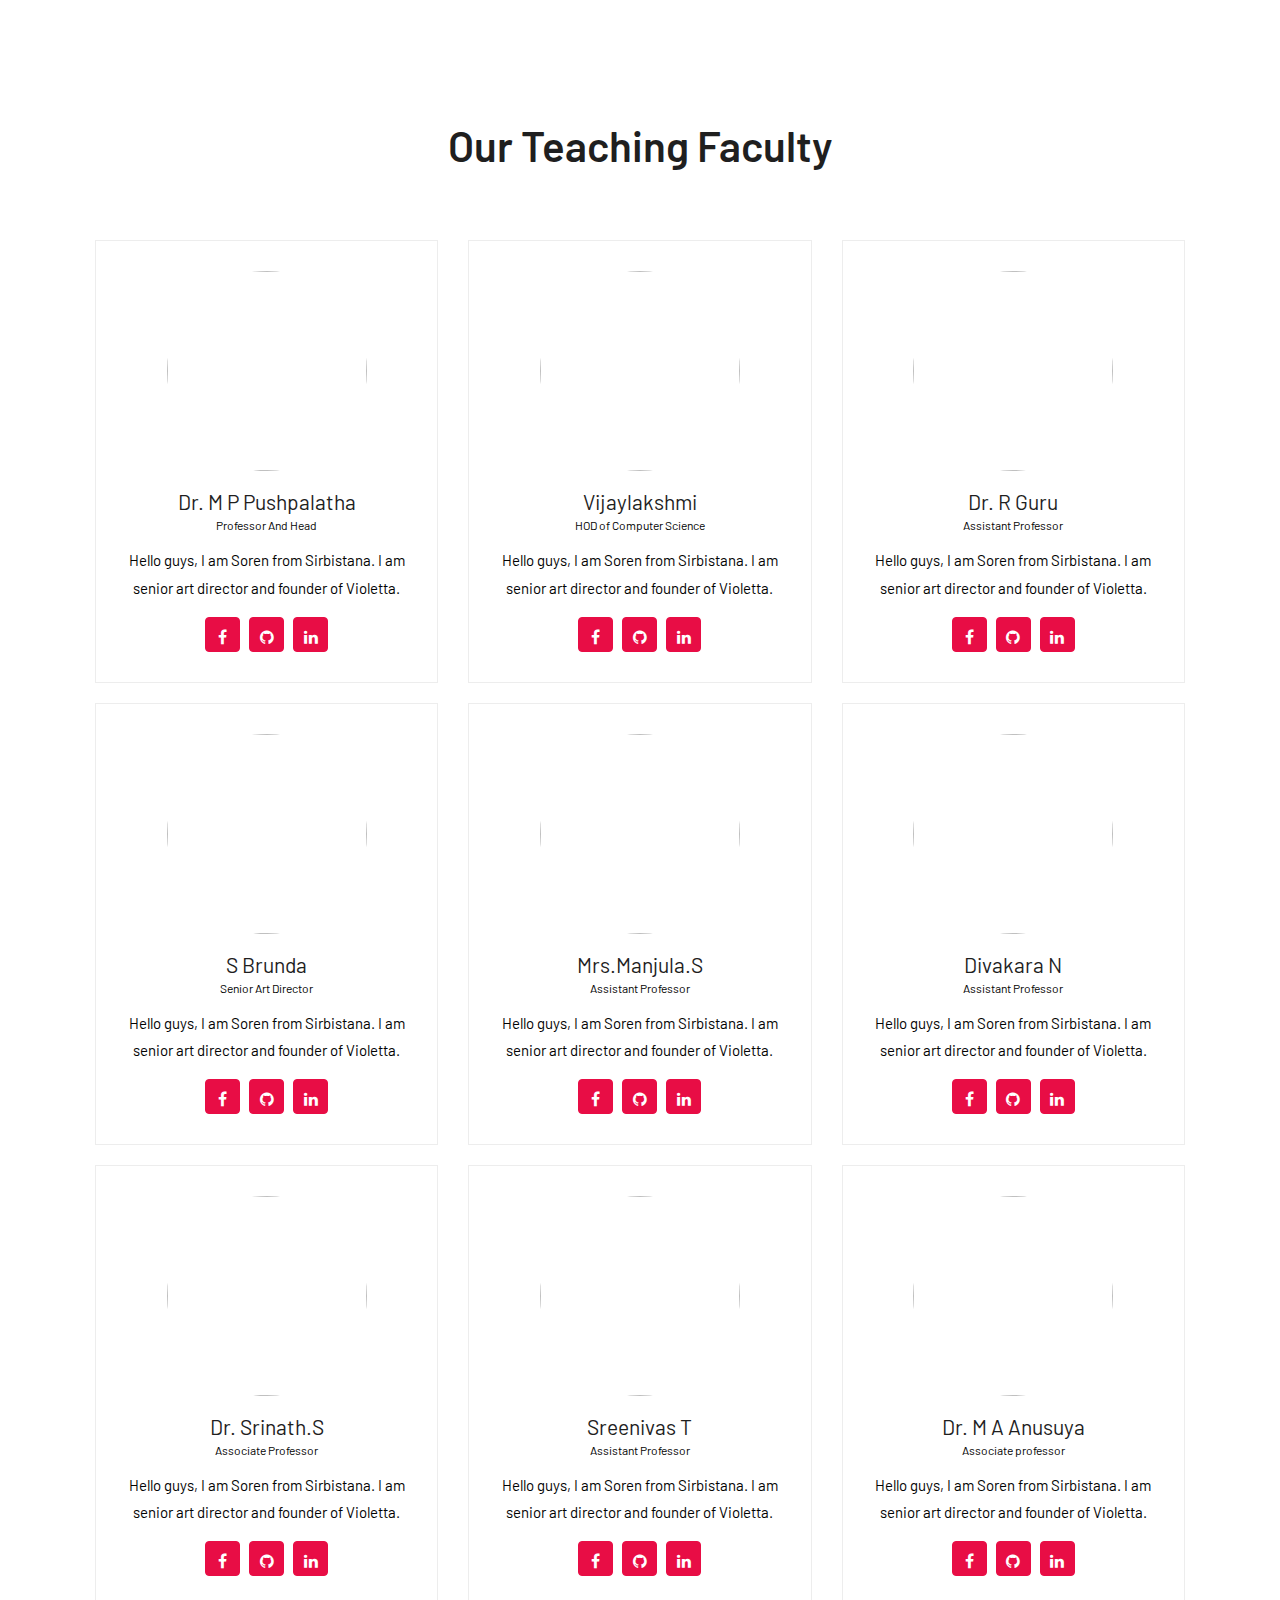
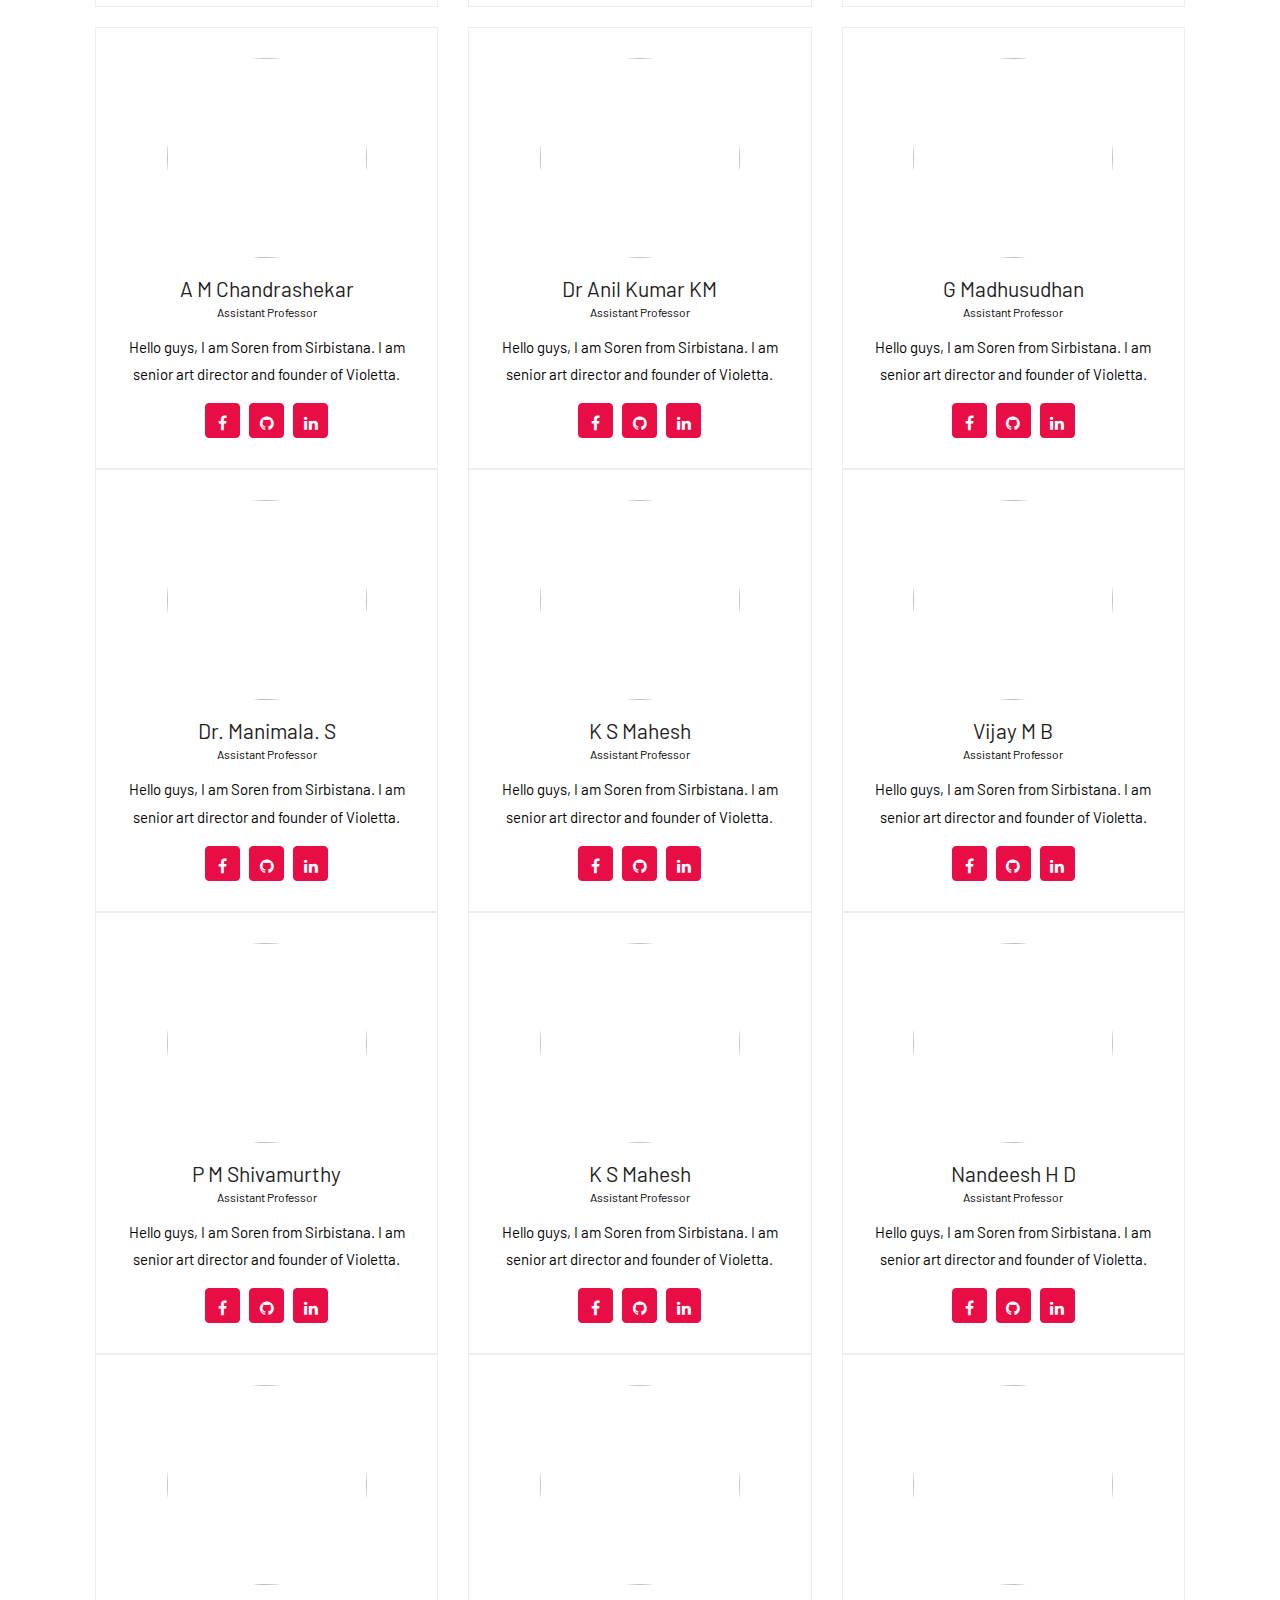
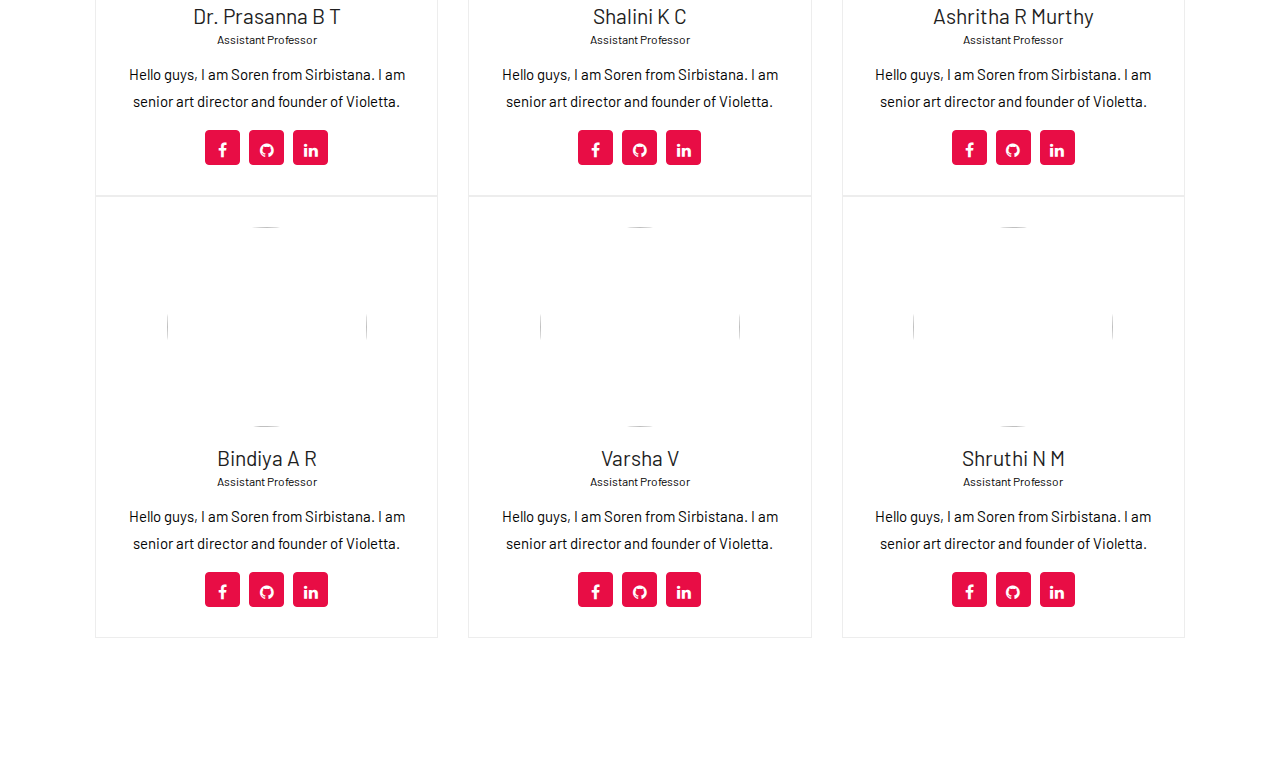
==== commit eaba1c4a: "content changed" ====
--- a/views/faculty/dup.html
+++ b/views/faculty/dup.html
@@ -40,35 +40,34 @@
     <div id="team" class="section wb">
         <div class="container">
             <div class="section-title text-center">
-                <h3>The Dev Team</h3>
-                <p class="lead">All the Lorem Ipsum generators on the Internet tend to repeat predefined chunks as necessary, true generator<br> on the Internet. It uses a dictionary of over..</p>
+                <h3>Our Teaching Faculty</h3>
             </div><!-- end title -->
 
             <div class="row dev-list text-center" style="padding: 10px">
                 <div class="col-lg-4 col-md-4 col-sm-12 col-xs-12 wow fadeIn" data-wow-duration="1s" data-wow-delay="0.2s">
                     <div class="widget clearfix">
-                        <img src="uploads/team_01.jpg" alt="" class="img-fluid rounded-circle">
-                        <div class="widget-title">
-                            <h3>Soren Bo Bostian</h3>
-                            <small>Senior Art Director</small>
-                        </div>
-                        <!-- end title -->
-                        <p>Hello guys, I am Soren from Sirbistana. I am senior art director and founder of Violetta.</p>
-
-                        <div class="footer-social">
-                            <a href="#" class="btn global-radius"><i class="fa fa-facebook"></i></a>
-                            <a href="#" class="btn global-radius"><i class="fa fa-github"></i></a>
-
-                            <a href="#" class="btn global-radius"><i class="fa fa-linkedin"></i></a>
-                        </div>
-                    </div><!--widget -->
-                </div><!-- end col -->
-
-                <div class="col-lg-4 col-md-4 col-sm-12 col-xs-12 wow fadeIn" data-wow-duration="1s" data-wow-delay="0.4s">
-                    <div class="widget clearfix">
-                        <img src="uploads/team_02.jpg" alt="" class="img-fluid rounded-circle">
-                        <div class="widget-title">
-                            <h3>MV Pushpalatha</h3>
+                        <img src="https://jssstuniv.in/wp-content/uploads/2018/11/MPP-Picture-500x500.jpg" alt="" class="img-fluid rounded-circle">
+                        <div class="widget-title">
+                            <h3>Dr. M P Pushpalatha</h3>
+                            <small>Professor And Head</small>
+                        </div>
+                        <!-- end title -->
+                        <p>Hello guys, I am Soren from Sirbistana. I am senior art director and founder of Violetta.</p>
+
+                        <div class="footer-social">
+                            <a href="#" class="btn global-radius"><i class="fa fa-facebook"></i></a>
+                            <a href="#" class="btn global-radius"><i class="fa fa-github"></i></a>
+
+                            <a href="#" class="btn global-radius"><i class="fa fa-linkedin"></i></a>
+                        </div>
+                    </div><!--widget -->
+                </div><!-- end col -->
+
+                <div class="col-lg-4 col-md-4 col-sm-12 col-xs-12 wow fadeIn" data-wow-duration="1s" data-wow-delay="0.4s">
+                    <div class="widget clearfix">
+                        <img width="458px" height="463px" src="https://jssstuniv.in/wp-content/uploads/2017/05/viji.jpg" alt="" class="img-fluid rounded-circle">
+                        <div class="widget-title">
+                            <h3>Vijaylakshmi</h3>
                             <small>HOD of Computer Science</small>
                         </div>
                         <!-- end title -->
@@ -85,10 +84,10 @@
 
                 <div class="col-lg-4 col-md-4 col-sm-12 col-xs-12 wow fadeIn" data-wow-duration="1s" data-wow-delay="0.6s">
                     <div class="widget clearfix">
-                        <img src="uploads/team_03.jpg" alt="" class="img-fluid rounded-circle">
-                        <div class="widget-title">
-                            <h3>Anil</h3>
-                            <small>Front End Developer</small>
+                        <img src="https://jssstuniv.in/wp-content/uploads/2018/11/guru-116x150.jpg" alt="" class="img-fluid rounded-circle">
+                        <div class="widget-title">
+                            <h3>Dr. R Guru </h3>
+                            <small>Assistant Professor </small>
                         </div>
                         <!-- end title -->
                         <p>Hello guys, I am Soren from Sirbistana. I am senior art director and founder of Violetta.</p>
@@ -102,12 +101,13 @@
                     </div><!--widget -->
                 </div><!-- end col -->
             </div><!-- end row -->
+            <!---->
             <div class="row dev-list text-center" style="padding: 10px">
                 <div class="col-lg-4 col-md-4 col-sm-12 col-xs-12 wow fadeIn" data-wow-duration="1s" data-wow-delay="0.2s">
                     <div class="widget clearfix">
-                        <img src="uploads/team_01.jpg" alt="" class="img-fluid rounded-circle">
-                        <div class="widget-title">
-                            <h3>Soren Bo Bostian</h3>
+                        <img src="https://jssstuniv.in/wp-content/uploads/2017/05/Brunda1-1.jpg" alt="" class="img-fluid rounded-circle">
+                        <div class="widget-title">
+                            <h3>S Brunda</h3>
                             <small>Senior Art Director</small>
                         </div>
                         <!-- end title -->
@@ -124,10 +124,10 @@
 
                 <div class="col-lg-4 col-md-4 col-sm-12 col-xs-12 wow fadeIn" data-wow-duration="1s" data-wow-delay="0.4s">
                     <div class="widget clearfix">
-                        <img src="uploads/team_02.jpg" alt="" class="img-fluid rounded-circle">
-                        <div class="widget-title">
-                            <h3>Bryan Saftler</h3>
-                            <small>Creative Technologist Microsoft</small>
+                        <img src="https://jssstuniv.in/wp-content/uploads/2017/05/photo-4-e1541604122746.jpg" alt="" class="img-fluid rounded-circle">
+                        <div class="widget-title">
+                            <h3>Mrs.Manjula.S </h3>
+                            <small>Assistant Professor </small>
                         </div>
                         <!-- end title -->
                         <p>Hello guys, I am Soren from Sirbistana. I am senior art director and founder of Violetta.</p>
@@ -143,10 +143,10 @@
 
                 <div class="col-lg-4 col-md-4 col-sm-12 col-xs-12 wow fadeIn" data-wow-duration="1s" data-wow-delay="0.6s">
                     <div class="widget clearfix">
-                        <img src="uploads/team_03.jpg" alt="" class="img-fluid rounded-circle">
-                        <div class="widget-title">
-                            <h3>Matthew Bayliss</h3>
-                            <small>Front End Developer</small>
+                        <img src="https://jssstuniv.in/wp-content/uploads/2017/05/DNA-YogaDay2017.jpg" alt="" class="img-fluid rounded-circle">
+                        <div class="widget-title">
+                            <h3>Divakara N</h3>
+                            <small>Assistant Professor</small>
                         </div>
                         <!-- end title -->
                         <p>Hello guys, I am Soren from Sirbistana. I am senior art director and founder of Violetta.</p>
@@ -163,29 +163,29 @@
             <div class="row dev-list text-center" style="padding: 10px">
                 <div class="col-lg-4 col-md-4 col-sm-12 col-xs-12 wow fadeIn" data-wow-duration="1s" data-wow-delay="0.2s">
                     <div class="widget clearfix">
-                        <img src="uploads/team_01.jpg" alt="" class="img-fluid rounded-circle">
-                        <div class="widget-title">
-                            <h3>Soren Bo Bostian</h3>
-                            <small>Senior Art Director</small>
-                        </div>
-                        <!-- end title -->
-                        <p>Hello guys, I am Soren from Sirbistana. I am senior art director and founder of Violetta.</p>
-
-                        <div class="footer-social">
-                            <a href="#" class="btn global-radius"><i class="fa fa-facebook"></i></a>
-                            <a href="#" class="btn global-radius"><i class="fa fa-github"></i></a>
-                            
-                            <a href="#" class="btn global-radius"><i class="fa fa-linkedin"></i></a>
-                        </div>
-                    </div><!--widget -->
-                </div><!-- end col -->
-
-                <div class="col-lg-4 col-md-4 col-sm-12 col-xs-12 wow fadeIn" data-wow-duration="1s" data-wow-delay="0.4s">
-                    <div class="widget clearfix">
-                        <img src="uploads/team_02.jpg" alt="" class="img-fluid rounded-circle">
-                        <div class="widget-title">
-                            <h3>Bryan Saftler</h3>
-                            <small>Creative Technologist Microsoft</small>
+                        <img src="https://jssstuniv.in/wp-content/uploads/2017/05/srinath-1.jpg" alt="" class="img-fluid rounded-circle">
+                        <div class="widget-title">
+                            <h3>Dr. Srinath.S </h3>
+                            <small>Associate Professor</small>
+                        </div>
+                        <!-- end title -->
+                        <p>Hello guys, I am Soren from Sirbistana. I am senior art director and founder of Violetta.</p>
+
+                        <div class="footer-social">
+                            <a href="#" class="btn global-radius"><i class="fa fa-facebook"></i></a>
+                            <a href="#" class="btn global-radius"><i class="fa fa-github"></i></a>
+                            
+                            <a href="#" class="btn global-radius"><i class="fa fa-linkedin"></i></a>
+                        </div>
+                    </div><!--widget -->
+                </div><!-- end col -->
+
+                <div class="col-lg-4 col-md-4 col-sm-12 col-xs-12 wow fadeIn" data-wow-duration="1s" data-wow-delay="0.4s">
+                    <div class="widget clearfix">
+                        <img src="https://jssstuniv.in/wp-content/uploads/2017/05/MyPhoto2-413x500.jpg" alt="" class="img-fluid rounded-circle">
+                        <div class="widget-title">
+                            <h3>Sreenivas T</h3>
+                            <small>Assistant Professor </small>
                         </div>
                         <!-- end title -->
                         <p>Hello guys, I am Soren from Sirbistana. I am senior art director and founder of Violetta.</p>
@@ -201,10 +201,10 @@
 
                 <div class="col-lg-4 col-md-4 col-sm-12 col-xs-12 wow fadeIn" data-wow-duration="1s" data-wow-delay="0.6s">
                     <div class="widget clearfix">
-                        <img src="uploads/team_03.jpg" alt="" class="img-fluid rounded-circle">
-                        <div class="widget-title">
-                            <h3>Matthew Bayliss</h3>
-                            <small>Front End Developer</small>
+                        <img src="https://jssstuniv.in/wp-content/uploads/2017/05/photo-2.jpg" alt="" class="img-fluid rounded-circle">
+                        <div class="widget-title">
+                            <h3>Dr. M A Anusuya</h3>
+                            <small>Associate professor</small>
                         </div>
                         <!-- end title -->
                         <p>Hello guys, I am Soren from Sirbistana. I am senior art director and founder of Violetta.</p>
@@ -221,48 +221,263 @@
             <div class="row dev-list text-center" style="padding: 10px">
                 <div class="col-lg-4 col-md-4 col-sm-12 col-xs-12 wow fadeIn" data-wow-duration="1s" data-wow-delay="0.2s">
                     <div class="widget clearfix">
-                        <img src="uploads/team_01.jpg" alt="" class="img-fluid rounded-circle">
-                        <div class="widget-title">
-                            <h3>Soren Bo Bostian</h3>
-                            <small>Senior Art Director</small>
-                        </div>
-                        <!-- end title -->
-                        <p>Hello guys, I am Soren from Sirbistana. I am senior art director and founder of Violetta.</p>
-
-                        <div class="footer-social">
-                            <a href="#" class="btn global-radius"><i class="fa fa-facebook"></i></a>
-                            <a href="#" class="btn global-radius"><i class="fa fa-github"></i></a>
-                            
-                            <a href="#" class="btn global-radius"><i class="fa fa-linkedin"></i></a>
-                        </div>
-                    </div><!--widget -->
-                </div><!-- end col -->
-
-                <div class="col-lg-4 col-md-4 col-sm-12 col-xs-12 wow fadeIn" data-wow-duration="1s" data-wow-delay="0.4s">
-                    <div class="widget clearfix">
-                        <img src="uploads/team_02.jpg" alt="" class="img-fluid rounded-circle">
-                        <div class="widget-title">
-                            <h3>Bryan Saftler</h3>
-                            <small>Creative Technologist Microsoft</small>
-                        </div>
-                        <!-- end title -->
-                        <p>Hello guys, I am Soren from Sirbistana. I am senior art director and founder of Violetta.</p>
-
-                        <div class="footer-social">
-                            <a href="#" class="btn global-radius"><i class="fa fa-facebook"></i></a>
-                            <a href="#" class="btn global-radius"><i class="fa fa-github"></i></a>
-                            
-                            <a href="#" class="btn global-radius"><i class="fa fa-linkedin"></i></a>
-                        </div>
-                    </div><!--widget -->
-                </div><!-- end col -->
-
-                <div class="col-lg-4 col-md-4 col-sm-12 col-xs-12 wow fadeIn" data-wow-duration="1s" data-wow-delay="0.6s">
-                    <div class="widget clearfix">
-                        <img src="uploads/team_03.jpg" alt="" class="img-fluid rounded-circle">
-                        <div class="widget-title">
-                            <h3>Matthew Bayliss</h3>
-                            <small>Front End Developer</small>
+                        <img src="https://jssstuniv.in/wp-content/uploads/2017/05/amc4-e1541823725812.jpg" alt="" class="img-fluid rounded-circle">
+                        <div class="widget-title">
+                            <h3>A M Chandrashekar </h3>
+                            <small>Assistant Professor</small>
+                        </div>
+                        <!-- end title -->
+                        <p>Hello guys, I am Soren from Sirbistana. I am senior art director and founder of Violetta.</p>
+
+                        <div class="footer-social">
+                            <a href="#" class="btn global-radius"><i class="fa fa-facebook"></i></a>
+                            <a href="#" class="btn global-radius"><i class="fa fa-github"></i></a>
+                            
+                            <a href="#" class="btn global-radius"><i class="fa fa-linkedin"></i></a>
+                        </div>
+                    </div><!--widget -->
+                </div><!-- end col -->
+
+                <div class="col-lg-4 col-md-4 col-sm-12 col-xs-12 wow fadeIn" data-wow-duration="1s" data-wow-delay="0.4s">
+                    <div class="widget clearfix">
+                        <img src="https://jssstuniv.in/wp-content/uploads/2017/05/anil2.png" alt="" class="img-fluid rounded-circle">
+                        <div class="widget-title">
+                            <h3>Dr Anil Kumar KM</h3>
+                            <small>Assistant Professor</small>
+                        </div>
+                        <!-- end title -->
+                        <p>Hello guys, I am Soren from Sirbistana. I am senior art director and founder of Violetta.</p>
+
+                        <div class="footer-social">
+                            <a href="#" class="btn global-radius"><i class="fa fa-facebook"></i></a>
+                            <a href="#" class="btn global-radius"><i class="fa fa-github"></i></a>
+                            
+                            <a href="#" class="btn global-radius"><i class="fa fa-linkedin"></i></a>
+                        </div>
+                    </div><!--widget -->
+                </div><!-- end col -->
+                <div class="col-lg-4 col-md-4 col-sm-12 col-xs-12 wow fadeIn" data-wow-duration="1s" data-wow-delay="0.4s">
+                    <div class="widget clearfix">
+                        <img src="https://jssstuniv.in/wp-content/uploads/2017/05/madhu-sir.jpg" alt="" class="img-fluid rounded-circle">
+                        <div class="widget-title">
+                            <h3>G Madhusudhan</h3>
+                            <small>Assistant Professor</small>
+                        </div>
+                        <!-- end title -->
+                        <p>Hello guys, I am Soren from Sirbistana. I am senior art director and founder of Violetta.</p>
+
+                        <div class="footer-social">
+                            <a href="#" class="btn global-radius"><i class="fa fa-facebook"></i></a>
+                            <a href="#" class="btn global-radius"><i class="fa fa-github"></i></a>
+                            
+                            <a href="#" class="btn global-radius"><i class="fa fa-linkedin"></i></a>
+                        </div>
+                    </div><!--widget -->
+                </div><!-- end col -->
+                <div class="col-lg-4 col-md-4 col-sm-12 col-xs-12 wow fadeIn" data-wow-duration="1s" data-wow-delay="0.4s">
+                    <div class="widget clearfix">
+                        <img src="https://jssstuniv.in/wp-content/uploads/2017/05/citations.jpg" alt="" class="img-fluid rounded-circle">
+                        <div class="widget-title">
+                            <h3>Dr. Manimala. S </h3>
+                            <small>Assistant Professor</small>
+                        </div>
+                        <!-- end title -->
+                        <p>Hello guys, I am Soren from Sirbistana. I am senior art director and founder of Violetta.</p>
+
+                        <div class="footer-social">
+                            <a href="#" class="btn global-radius"><i class="fa fa-facebook"></i></a>
+                            <a href="#" class="btn global-radius"><i class="fa fa-github"></i></a>
+                            
+                            <a href="#" class="btn global-radius"><i class="fa fa-linkedin"></i></a>
+                        </div>
+                    </div><!--widget -->
+                </div><!-- end col -->
+                    <div class="col-lg-4 col-md-4 col-sm-12 col-xs-12 wow fadeIn" data-wow-duration="1s" data-wow-delay="0.4s">
+                    <div class="widget clearfix">
+                        <img src="https://jssstuniv.in/wp-content/uploads/2018/11/IMG_20181109_200358-500x500.jpg" alt="" class="img-fluid rounded-circle">
+                        <div class="widget-title">
+                            <h3>K S Mahesh </h3>
+                            <small>Assistant Professor</small>
+                        </div>
+                        <!-- end title -->
+                        <p>Hello guys, I am Soren from Sirbistana. I am senior art director and founder of Violetta.</p>
+
+                        <div class="footer-social">
+                            <a href="#" class="btn global-radius"><i class="fa fa-facebook"></i></a>
+                            <a href="#" class="btn global-radius"><i class="fa fa-github"></i></a>
+                            
+                            <a href="#" class="btn global-radius"><i class="fa fa-linkedin"></i></a>
+                        </div>
+                    </div><!--widget -->
+                </div><!-- end col -->
+                <div class="col-lg-4 col-md-4 col-sm-12 col-xs-12 wow fadeIn" data-wow-duration="1s" data-wow-delay="0.4s">
+                    <div class="widget clearfix">
+                        <img src="https://jssstuniv.in/wp-content/uploads/2017/05/1-439x500.jpg" alt="" class="img-fluid rounded-circle">
+                        <div class="widget-title">
+                            <h3>Vijay M B</h3>
+                            <small>Assistant Professor</small>
+                        </div>
+                        <!-- end title -->
+                        <p>Hello guys, I am Soren from Sirbistana. I am senior art director and founder of Violetta.</p>
+
+                        <div class="footer-social">
+                            <a href="#" class="btn global-radius"><i class="fa fa-facebook"></i></a>
+                            <a href="#" class="btn global-radius"><i class="fa fa-github"></i></a>
+                            
+                            <a href="#" class="btn global-radius"><i class="fa fa-linkedin"></i></a>
+                        </div>
+                    </div><!--widget -->
+                </div><!-- end col -->
+                <div class="col-lg-4 col-md-4 col-sm-12 col-xs-12 wow fadeIn" data-wow-duration="1s" data-wow-delay="0.4s">
+                    <div class="widget clearfix">
+                        <img src="https://jssstuniv.in/wp-content/uploads/2017/05/pms_id-500x500.jpg" alt="" class="img-fluid rounded-circle">
+                        <div class="widget-title">
+                            <h3>P M Shivamurthy</h3>
+                            <small>Assistant Professor</small>
+                        </div>
+                        <!-- end title -->
+                        <p>Hello guys, I am Soren from Sirbistana. I am senior art director and founder of Violetta.</p>
+
+                        <div class="footer-social">
+                            <a href="#" class="btn global-radius"><i class="fa fa-facebook"></i></a>
+                            <a href="#" class="btn global-radius"><i class="fa fa-github"></i></a>
+                            
+                            <a href="#" class="btn global-radius"><i class="fa fa-linkedin"></i></a>
+                        </div>
+                    </div><!--widget -->
+                </div><!-- end col -->
+                <div class="col-lg-4 col-md-4 col-sm-12 col-xs-12 wow fadeIn" data-wow-duration="1s" data-wow-delay="0.4s">
+                    <div class="widget clearfix">
+                        <img src="https://jssstuniv.in/wp-content/uploads/2017/05/KSMphoto-e1509019949503.jpg" alt="" class="img-fluid rounded-circle">
+                        <div class="widget-title">
+                            <h3>K S Mahesh</h3>
+                            <small>Assistant Professor</small>
+                        </div>
+                        <!-- end title -->
+                        <p>Hello guys, I am Soren from Sirbistana. I am senior art director and founder of Violetta.</p>
+
+                        <div class="footer-social">
+                            <a href="#" class="btn global-radius"><i class="fa fa-facebook"></i></a>
+                            <a href="#" class="btn global-radius"><i class="fa fa-github"></i></a>
+                            
+                            <a href="#" class="btn global-radius"><i class="fa fa-linkedin"></i></a>
+                        </div>
+                    </div><!--widget -->
+                </div><!-- end col -->
+                <div class="col-lg-4 col-md-4 col-sm-12 col-xs-12 wow fadeIn" data-wow-duration="1s" data-wow-delay="0.4s">
+                    <div class="widget clearfix">
+                        <img src="https://jssstuniv.in/wp-content/uploads/2017/05/HDN.png" alt="" class="img-fluid rounded-circle">
+                        <div class="widget-title">
+                            <h3>Nandeesh H D</h3>
+                            <small>Assistant Professor</small>
+                        </div>
+                        <!-- end title -->
+                        <p>Hello guys, I am Soren from Sirbistana. I am senior art director and founder of Violetta.</p>
+
+                        <div class="footer-social">
+                            <a href="#" class="btn global-radius"><i class="fa fa-facebook"></i></a>
+                            <a href="#" class="btn global-radius"><i class="fa fa-github"></i></a>
+                            
+                            <a href="#" class="btn global-radius"><i class="fa fa-linkedin"></i></a>
+                        </div>
+                    </div><!--widget -->
+                </div><!-- end col -->
+                <div class="col-lg-4 col-md-4 col-sm-12 col-xs-12 wow fadeIn" data-wow-duration="1s" data-wow-delay="0.4s">
+                    <div class="widget clearfix">
+                        <img src="https://jssstuniv.in/wp-content/uploads/2017/05/prasi-photo.jpg" alt="" class="img-fluid rounded-circle">
+                        <div class="widget-title">
+                            <h3>Dr. Prasanna B T</h3>
+                            <small>Assistant Professor</small>
+                        </div>
+                        <!-- end title -->
+                        <p>Hello guys, I am Soren from Sirbistana. I am senior art director and founder of Violetta.</p>
+
+                        <div class="footer-social">
+                            <a href="#" class="btn global-radius"><i class="fa fa-facebook"></i></a>
+                            <a href="#" class="btn global-radius"><i class="fa fa-github"></i></a>
+                            
+                            <a href="#" class="btn global-radius"><i class="fa fa-linkedin"></i></a>
+                        </div>
+                    </div><!--widget -->
+                </div><!-- end col -->
+                <div class="col-lg-4 col-md-4 col-sm-12 col-xs-12 wow fadeIn" data-wow-duration="1s" data-wow-delay="0.4s">
+                    <div class="widget clearfix">
+                        <img src="https://jssstuniv.in/wp-content/uploads/2017/05/DSC08292-500x500.jpg" alt="" class="img-fluid rounded-circle">
+                        <div class="widget-title">
+                            <h3>Shalini K C </h3>
+                            <small>Assistant Professor</small>
+                        </div>
+                        <!-- end title -->
+                        <p>Hello guys, I am Soren from Sirbistana. I am senior art director and founder of Violetta.</p>
+
+                        <div class="footer-social">
+                            <a href="#" class="btn global-radius"><i class="fa fa-facebook"></i></a>
+                            <a href="#" class="btn global-radius"><i class="fa fa-github"></i></a>
+                            
+                            <a href="#" class="btn global-radius"><i class="fa fa-linkedin"></i></a>
+                        </div>
+                    </div><!--widget -->
+                </div><!-- end col -->
+                <div class="col-lg-4 col-md-4 col-sm-12 col-xs-12 wow fadeIn" data-wow-duration="1s" data-wow-delay="0.4s">
+                    <div class="widget clearfix">
+                        <img src="https://jssstuniv.in/wp-content/uploads/2017/05/IMG_20190813_121418-500x500.jpg" alt="" class="img-fluid rounded-circle">
+                        <div class="widget-title">
+                            <h3>Ashritha R Murthy </h3>
+                            <small>Assistant Professor</small>
+                        </div>
+                        <!-- end title -->
+                        <p>Hello guys, I am Soren from Sirbistana. I am senior art director and founder of Violetta.</p>
+
+                        <div class="footer-social">
+                            <a href="#" class="btn global-radius"><i class="fa fa-facebook"></i></a>
+                            <a href="#" class="btn global-radius"><i class="fa fa-github"></i></a>
+                            
+                            <a href="#" class="btn global-radius"><i class="fa fa-linkedin"></i></a>
+                        </div>
+                    </div><!--widget -->
+                </div><!-- end col -->
+                <div class="col-lg-4 col-md-4 col-sm-12 col-xs-12 wow fadeIn" data-wow-duration="1s" data-wow-delay="0.4s">
+                    <div class="widget clearfix">
+                        <img src="https://jssstuniv.in/wp-content/uploads/2017/05/20181107_111750-424x500.png" alt="" class="img-fluid rounded-circle">
+                        <div class="widget-title">
+                            <h3>Bindiya A R</h3>
+                            <small>Assistant Professor</small>
+                        </div>
+                        <!-- end title -->
+                        <p>Hello guys, I am Soren from Sirbistana. I am senior art director and founder of Violetta.</p>
+
+                        <div class="footer-social">
+                            <a href="#" class="btn global-radius"><i class="fa fa-facebook"></i></a>
+                            <a href="#" class="btn global-radius"><i class="fa fa-github"></i></a>
+                            
+                            <a href="#" class="btn global-radius"><i class="fa fa-linkedin"></i></a>
+                        </div>
+                    </div><!--widget -->
+                </div><!-- end col -->
+                <div class="col-lg-4 col-md-4 col-sm-12 col-xs-12 wow fadeIn" data-wow-duration="1s" data-wow-delay="0.4s">
+                    <div class="widget clearfix">
+                        <img src="https://jssstuniv.in/wp-content/uploads/2017/05/DSC08303-2-500x500.jpg" alt="" class="img-fluid rounded-circle">
+                        <div class="widget-title">
+                            <h3>Varsha V</h3>
+                            <small>Assistant Professor</small>
+                        </div>
+                        <!-- end title -->
+                        <p>Hello guys, I am Soren from Sirbistana. I am senior art director and founder of Violetta.</p>
+
+                        <div class="footer-social">
+                            <a href="#" class="btn global-radius"><i class="fa fa-facebook"></i></a>
+                            <a href="#" class="btn global-radius"><i class="fa fa-github"></i></a>
+                            
+                            <a href="#" class="btn global-radius"><i class="fa fa-linkedin"></i></a>
+                        </div>
+                    </div><!--widget -->
+                </div><!-- end col -->
+                <div class="col-lg-4 col-md-4 col-sm-12 col-xs-12 wow fadeIn" data-wow-duration="1s" data-wow-delay="0.4s">
+                    <div class="widget clearfix">
+                        <img src="https://jssstuniv.in/wp-content/uploads/2017/05/20180413_175921-500x500.jpg" alt="" class="img-fluid rounded-circle">
+                        <div class="widget-title">
+                            <h3>Shruthi N M</h3>
+                            <small>Assistant Professor</small>
                         </div>
                         <!-- end title -->
                         <p>Hello guys, I am Soren from Sirbistana. I am senior art director and founder of Violetta.</p>
--- a/views/faculty/style.css
+++ b/views/faculty/style.css
@@ -80,7 +80,11 @@
 body.demos .container-fluid {
     max-width: 1080px
 }
-
+#team img{
+    width: 200px;
+    height: 200px;
+    object-fit: scale-down;
+}
 a {
     color: #1f1f1f;
     text-decoration: none !important;
